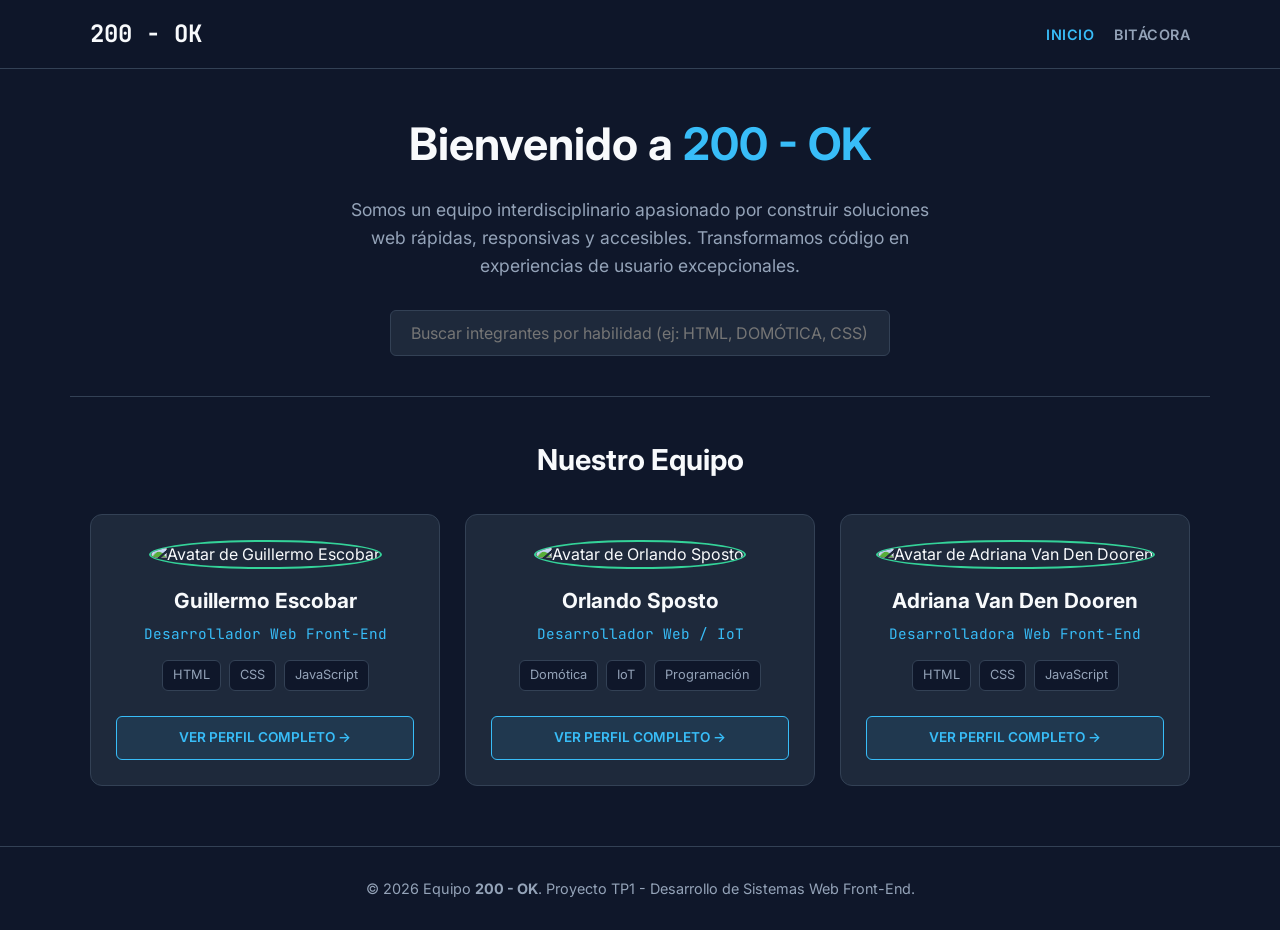
==== index.html @ 8c5d54c0 "Modificaciones en responsividad y otras." ====
<!DOCTYPE html>
<html lang="es">
<head>
  <meta charset="UTF-8">
  <meta name="viewport" content="width=device-width, initial-scale=1.0">
  <title>200 - OK | Equipo de Desarrollo Web</title>
  <link rel="stylesheet" href="css/styles.css">
  <!-- Preconnect y Google Fonts sugeridos -->
  <link rel="preconnect" href="https://fonts.googleapis.com">
  <link rel="preconnect" href="https://fonts.gstatic.com" crossorigin>
  <link href="https://fonts.googleapis.com/css2?family=Inter:wght@300;400;600&family=JetBrains+Mono:wght@400;700&display=swap" rel="stylesheet">
</head>
<body>

  <!-- Navegación Principal -->
  <header class="navbar">
    <div class="container nav-content">
      <div class="brand">
        <span class="tech-font brand-name">200 - OK</span>
      </div>
      <nav class="nav-links">
        <a href="index.html" class="active">Inicio</a>
        <a href="bitacora.html">Bitácora</a>
      </nav>
    </div>
  </header>

  <!-- Sección Hero -->
  <main>
    <section class="hero container">
      <h1>Bienvenido a <span class="highlight">200 - OK</span></h1>
      <p class="hero-subtitle">
        Somos un equipo interdisciplinario apasionado por construir soluciones web rápidas, responsivas y accesibles. 
        Transformamos código en experiencias de usuario excepcionales.
      </p>
      
      <!-- Buscador dinámico (JS - Fase 2) -->
      <div class="search-box">
        <input type="text" id="searchInput" placeholder="Buscar integrantes por habilidad (ej: HTML, DOMÓTICA, CSS)...">
      </div>
    </section>

    <!-- Listado del Equipo -->
    <section class="team-section container">
      <h2 class="section-title">Nuestro Equipo</h2>
      
      <div class="team-grid" id="teamGrid">
        
        <!-- Tarjeta: Guillermo -->
        <article class="team-card">
          <div class="card-image">
            <img src="https://ui-avatars.com/api/?name=Guillermo+Escobar&background=0284c7&color=fff" alt="Avatar de Guillermo Escobar">
          </div>
          <div class="card-info">
            <h3>Guillermo Escobar</h3>
            <p class="role tech-font">Desarrollador Web Front-End</p>
            <div class="skills" data-skills="html css javascript">
              <span class="skill-badge">HTML</span>
              <span class="skill-badge">CSS</span>
              <span class="skill-badge">JavaScript</span>
            </div>
          </div>
          <div class="card-footer">
            <a href="perfil-1.html" class="btn">Ver Perfil Completo &rarr;</a>
          </div>
        </article>

        <!-- Tarjeta: Orlando -->
        <article class="team-card">
          <div class="card-image">
            <img src="img/osposto/foto_perfil.webp" alt="Avatar de Orlando Sposto">
          </div>
          <div class="card-info">
            <h3>Orlando Sposto</h3>
            <p class="role tech-font">Desarrollador Web / IoT</p>
            <div class="skills" data-skills="domotica iot programacion instalaciones">
              <span class="skill-badge">Domótica</span>
              <span class="skill-badge">IoT</span>
              <span class="skill-badge">Programación</span>
            </div>
          </div>
          <div class="card-footer">
            <a href="perfil-2.html" class="btn">Ver Perfil Completo &rarr;</a>
          </div>
        </article>

        <!-- Tarjeta: Adriana -->
        <article class="team-card">
          <div class="card-image">
            <img src="https://ui-avatars.com/api/?name=Adriana+Van+Den+Dooren&background=8b5cf6&color=fff" alt="Avatar de Adriana Van Den Dooren">
          </div>
          <div class="card-info">
            <h3>Adriana Van Den Dooren</h3>
            <p class="role tech-font">Desarrolladora Web Front-End</p>
            <div class="skills" data-skills="html css javascript">
              <span class="skill-badge">HTML</span>
              <span class="skill-badge">CSS</span>
              <span class="skill-badge">JavaScript</span>
            </div>
          </div>
          <div class="card-footer">
            <a href="perfil-3.html" class="btn">Ver Perfil Completo &rarr;</a>
          </div>
        </article>

      </div>
    </section>
  </main>

  <footer class="site-footer">
    <div class="container">
      <p>&copy; 2026 Equipo <strong>200 - OK</strong>. Proyecto TP1 - Desarrollo de Sistemas Web Front-End.</p>
    </div>
  </footer>

  <script src="js/main.js"></script>
</body>
</html>
---- css/styles.css ----
/* ==============================================================
   VARIABLES GLOBALES Y TEMA
   ============================================================== */
:root {
  /* Paleta Dark Theme (Slate + Acentos) */
  --bg-dark: #0f172a;
  --bg-card: #1e293b;
  --border-color: #334155;
  
  --text-main: #f8fafc;
  --text-muted: #94a3b8;
  
  --accent-primary: #38bdf8; /* Sky Blue */
  --accent-hover: #0284c7;
  --accent-secondary: #34d399; /* Emerald */

  /* Tipografía */
  --font-base: 'Inter', system-ui, -apple-system, sans-serif;
  --font-tech: 'JetBrains Mono', monospace;

  /* Estilos estructurales */
  --radius-sm: 6px;
  --radius-md: 12px;
  --transition-speed: 0.3s;
}

/* ==============================================================
   RESET Y ESTILOS BASE (Mobile First)
   ============================================================== */
* {
  box-sizing: border-box;
  margin: 0;
  padding: 0;
}

body {
  font-family: var(--font-base);
  background-color: var(--bg-dark);
  color: var(--text-main);
  line-height: 1.6;
  -webkit-font-smoothing: antialiased;
}

a {
  color: var(--accent-primary);
  text-decoration: none;
  transition: color var(--transition-speed);
}

a:hover {
  color: var(--accent-secondary);
}

ul, ol {
  list-style-position: inside;
}

/* Utilidades tipográficas */
.tech-font {
  font-family: var(--font-tech);
}

.highlight {
  color: var(--accent-primary);
}

/* Contenedor principal adaptable */
.container {
  width: 100%;
  padding: 0 20px;
  margin: 0 auto;
}

/* ==============================================================
   BARRA DE NAVEGACIÓN (HEADER)
   ============================================================== */
.navbar {
  background-color: rgba(15, 23, 42, 0.9);
  backdrop-filter: blur(10px);
  border-bottom: 1px solid var(--border-color);
  position: sticky;
  top: 0;
  z-index: 100;
  padding: 15px 0;
}

.nav-content {
  display: flex;
  flex-direction: column;
  align-items: center;
  gap: 10px;
}

.brand-name {
  font-size: 1.5rem;
  font-weight: 700;
  color: var(--text-main);
}

.nav-links {
  display: flex;
  gap: 20px;
}

.nav-links a {
  color: var(--text-muted);
  font-weight: 600;
  text-transform: uppercase;
  font-size: 0.9rem;
  letter-spacing: 0.5px;
}

.nav-links a:hover,
.nav-links a.active {
  color: var(--accent-primary);
}

/* ==============================================================
   SECCIÓN HERO Y BUSCADOR
   ============================================================== */
.hero {
  text-align: center;
  padding: 40px 0;
  border-bottom: 1px solid var(--border-color);
  margin-bottom: 40px;
}

.hero h1 {
  font-size: 2.2rem;
  margin-bottom: 15px;
}

.hero-subtitle {
  color: var(--text-muted);
  font-size: 1.1rem;
  max-width: 600px;
  margin: 0 auto 30px auto;
}

.search-box {
  max-width: 500px;
  margin: 0 auto;
}

.search-box input {
  width: 100%;
  padding: 12px 20px;
  border-radius: var(--radius-sm);
  border: 1px solid var(--border-color);
  background-color: var(--bg-card);
  color: var(--text-main);
  font-family: var(--font-base);
  font-size: 1rem;
  outline: none;
  transition: border-color var(--transition-speed);
}

.search-box input:focus {
  border-color: var(--accent-primary);
}

/* ==============================================================
   TARJETAS DE EQUIPO (GRID)
   ============================================================== */
.team-section {
  margin-bottom: 60px;
}

.section-title {
  text-align: center;
  margin-bottom: 30px;
  font-size: 1.8rem;
}

.team-grid {
  display: grid;
  grid-template-columns: 1fr;
  gap: 25px;
}

.team-card {
  background-color: var(--bg-card);
  border: 1px solid var(--border-color);
  border-radius: var(--radius-md);
  padding: 25px;
  display: flex;
  flex-direction: column;
  align-items: center;
  text-align: center;
  transition: transform var(--transition-speed), box-shadow var(--transition-speed);
}

.team-card:hover {
  transform: translateY(-5px);
  box-shadow: 0 10px 20px rgba(0, 0, 0, 0.2);
  border-color: var(--accent-primary);
}

.card-image img {
  width: 100px;
  height: 100px;
  border-radius: 50%;
  object-fit: cover;
  border: 2px solid var(--accent-secondary);
  margin-bottom: 15px;
}

.card-info h3 {
  font-size: 1.3rem;
  margin-bottom: 5px;
}

.card-info .role {
  color: var(--accent-primary);
  font-size: 0.9rem;
  margin-bottom: 15px;
}

.skills {
  display: flex;
  flex-wrap: wrap;
  gap: 8px;
  justify-content: center;
  margin-bottom: 25px;
}

.skill-badge {
  background-color: var(--bg-dark);
  border: 1px solid var(--border-color);
  padding: 4px 10px;
  border-radius: var(--radius-sm);
  font-size: 0.8rem;
  color: var(--text-muted);
}

.card-footer {
  margin-top: auto;
  width: 100%;
}

.btn {
  display: block;
  width: 100%;
  padding: 10px;
  background-color: rgba(56, 189, 248, 0.1);
  border: 1px solid var(--accent-primary);
  border-radius: var(--radius-sm);
  text-align: center;
  text-transform: uppercase;
  font-size: 0.85rem;
  font-weight: 600;
  transition: all var(--transition-speed);
}

.btn:hover {
  background-color: var(--accent-primary);
  color: var(--bg-dark);
}

/* ==============================================================
   FOOTER
   ============================================================== */
.site-footer {
  text-align: center;
  padding: 30px 0;
  border-top: 1px solid var(--border-color);
  color: var(--text-muted);
  font-size: 0.9rem;
}

/* ==============================================================
   MEDIA QUERIES OBLIGATORIOS (BREAKPOINTS)
   ============================================================== */

/* 1. Mínimo 400px (Celulares grandes en adelante) */
@media (min-width: 400px) {
  .nav-content {
    flex-direction: row;
    justify-content: space-between;
  }
}

/* 2. Mínimo 900px (Tablets / Laptops pequeñas) */
@media (min-width: 900px) {
  .container {
    max-width: 860px;
  }
  
  .hero h1 {
    font-size: 2.8rem;
  }
}

/* Distribución del equipo exclusiva para Tablets (900px a 1199px) */
@media (min-width: 900px) and (max-width: 1199px) {
  .team-grid {
    grid-template-columns: repeat(2, 1fr);
  }

  .team-card:last-child {
    grid-column: 1 / -1;
    max-width: 420px;
    margin: 0 auto;
    width: 100%;
  }
}

/* 3. Mínimo 1200px (Escritorio) */
@media (min-width: 1200px) {
  .container {
    max-width: 1140px;
  }
  
  .team-grid {
    grid-template-columns: repeat(3, 1fr);
  }
}


/* ==============================================================
   ESTILOS DE LOS PERFILES INDIVIDUALES
   ============================================================== */
.profile-page {
  padding-bottom: 60px;
}

.btn-back {
  display: inline-block;
  color: var(--text-muted);
  font-weight: 600;
  padding: 8px 15px;
  border: 1px solid var(--border-color);
  border-radius: var(--radius-sm);
  background-color: var(--bg-card);
}

.btn-back:hover {
  color: var(--text-main);
  border-color: var(--accent-primary);
}

.profile-header {
  display: flex;
  align-items: center;
  gap: 30px;
  background-color: var(--bg-card);
  padding: 30px;
  border-radius: var(--radius-md);
  border: 1px solid var(--border-color);
  margin-bottom: 30px;
}

.profile-avatar {
  width: 120px;
  height: 120px;
  border-radius: 50%;
  object-fit: cover;
  border: 3px solid var(--accent-secondary);
}

.profile-basic-info h1 {
  font-size: 2rem;
  margin-bottom: 10px;
}

.profile-basic-info p {
  margin-bottom: 5px;
}

.profile-body {
  display: grid;
  grid-template-columns: 1fr;
  gap: 20px;
  margin-bottom: 30px;
}

.profile-card {
  background-color: var(--bg-card);
  padding: 25px;
  border-radius: var(--radius-md);
  border: 1px solid var(--border-color);
}

.skills-list, .favorites-list {
  color: var(--text-muted);
  line-height: 1.8;
  padding-left: 20px;
}

.movie-item, .music-item {
  cursor: pointer;
  transition: color var(--transition-speed);
}

.movie-item:hover, .music-item:hover {
  color: var(--accent-primary);
  text-decoration: underline;
}

.profile-interactive {
  background-color: var(--bg-card);
  padding: 25px;
  border-radius: var(--radius-md);
  border: 1px dashed var(--accent-primary);
}

/* ==============================================================
   MODAL INTERACTIVO (JS)
   ============================================================== */
.modal-hidden {
  display: none !important;
}

.modal-active {
  display: flex !important;
}

#movieModal {
  position: fixed;
  top: 0; left: 0; right: 0; bottom: 0;
  background-color: rgba(15, 23, 42, 0.85);
  backdrop-filter: blur(5px);
  z-index: 1000;
  display: flex;
  align-items: center;
  justify-content: center;
}

.modal-content {
  background-color: var(--bg-card);
  border: 1px solid var(--accent-primary);
  border-radius: var(--radius-md);
  padding: 30px;
  max-width: 600px;
  width: 90%;
  position: relative;
  box-shadow: 0 10px 30px rgba(0,0,0,0.5);
}

.close-btn {
  position: absolute;
  top: 15px;
  right: 20px;
  font-size: 1.5rem;
  color: var(--text-muted);
  cursor: pointer;
  transition: color var(--transition-speed);
}

.close-btn:hover {
  color: #ef4444; /* red */
}

/* Modal con imagen */
.modal-body {
  display: flex;
  align-items: flex-start;
  margin-top: 10px;
}

.modal-poster {
  width: 140px;
  height: 200px;
  object-fit: cover;
  border-radius: var(--radius-sm);
  border: 1px solid var(--border-color);
  margin-right: 20px;
  flex-shrink: 0;
}

/* Miniaturas en listas */
.list-thumbnail {
  width: 40px;
  height: 40px;
  object-fit: cover;
  border-radius: 4px;
  vertical-align: middle;
  margin-right: 10px;
}

/* Breakpoints para perfiles */
@media (min-width: 900px) {
  .profile-body {
    grid-template-columns: repeat(3, 1fr);
  }
}

@media (max-width: 500px) {
  .profile-header {
    flex-direction: column;
    text-align: center;
  }
  .modal-body {
    flex-direction: column;
    align-items: center;
    text-align: center;
  }
  .modal-poster {
    margin-right: 0;
    margin-bottom: 15px;
  }
}
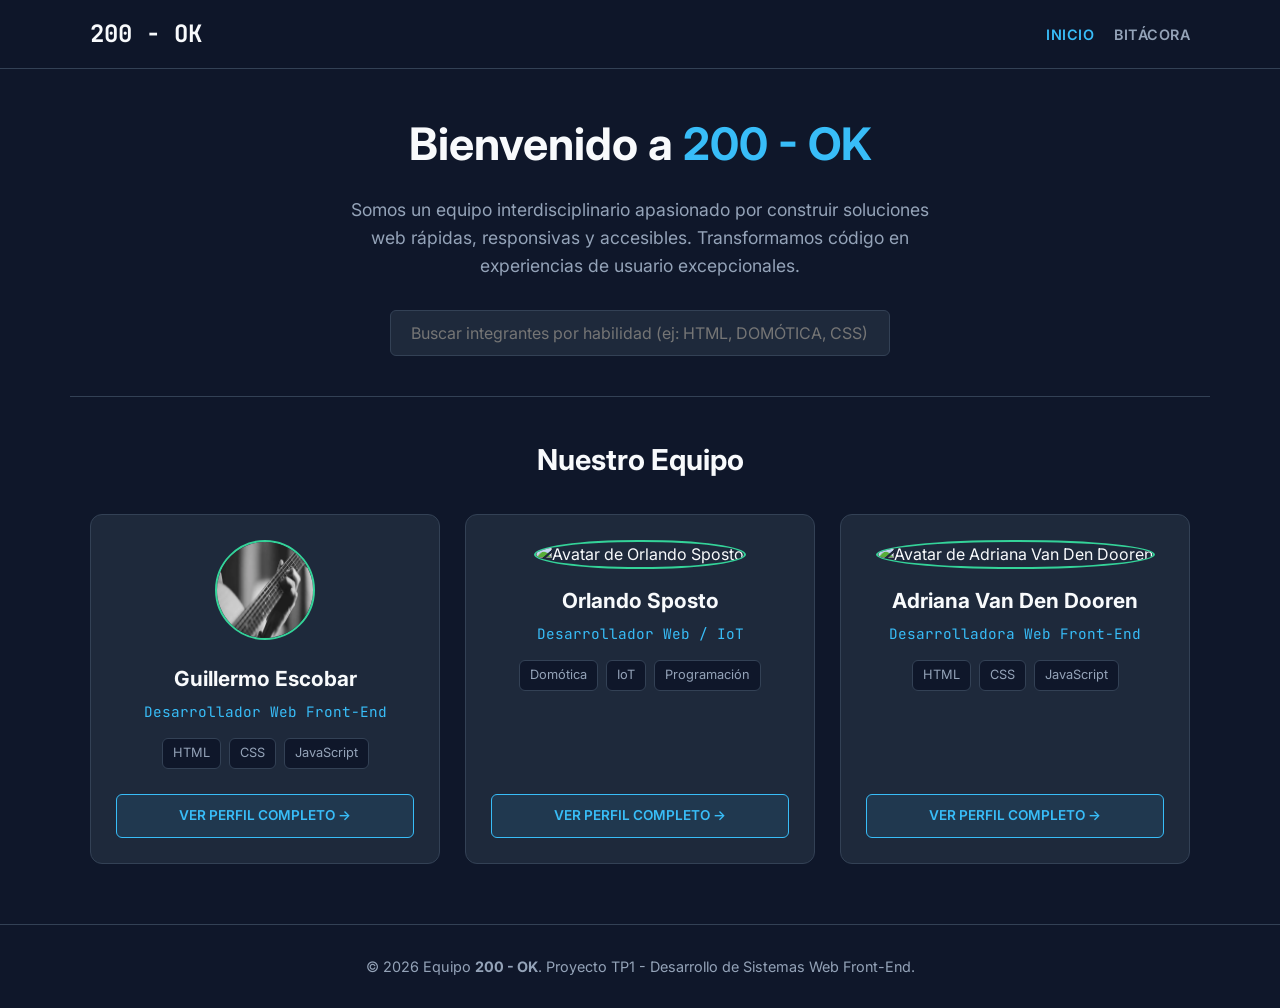
==== commit 26db37a3: "modificacion imagen" ====
--- a/index.html
+++ b/index.html
@@ -49,7 +49,7 @@
         <!-- Tarjeta: Guillermo -->
         <article class="team-card">
           <div class="card-image">
-            <img src="https://ui-avatars.com/api/?name=Guillermo+Escobar&background=0284c7&color=fff" alt="Avatar de Guillermo Escobar">
+            <img src="img/gescobar/foto_perfil.webp" alt="Avatar de Guillermo Escobar">
           </div>
           <div class="card-info">
             <h3>Guillermo Escobar</h3>
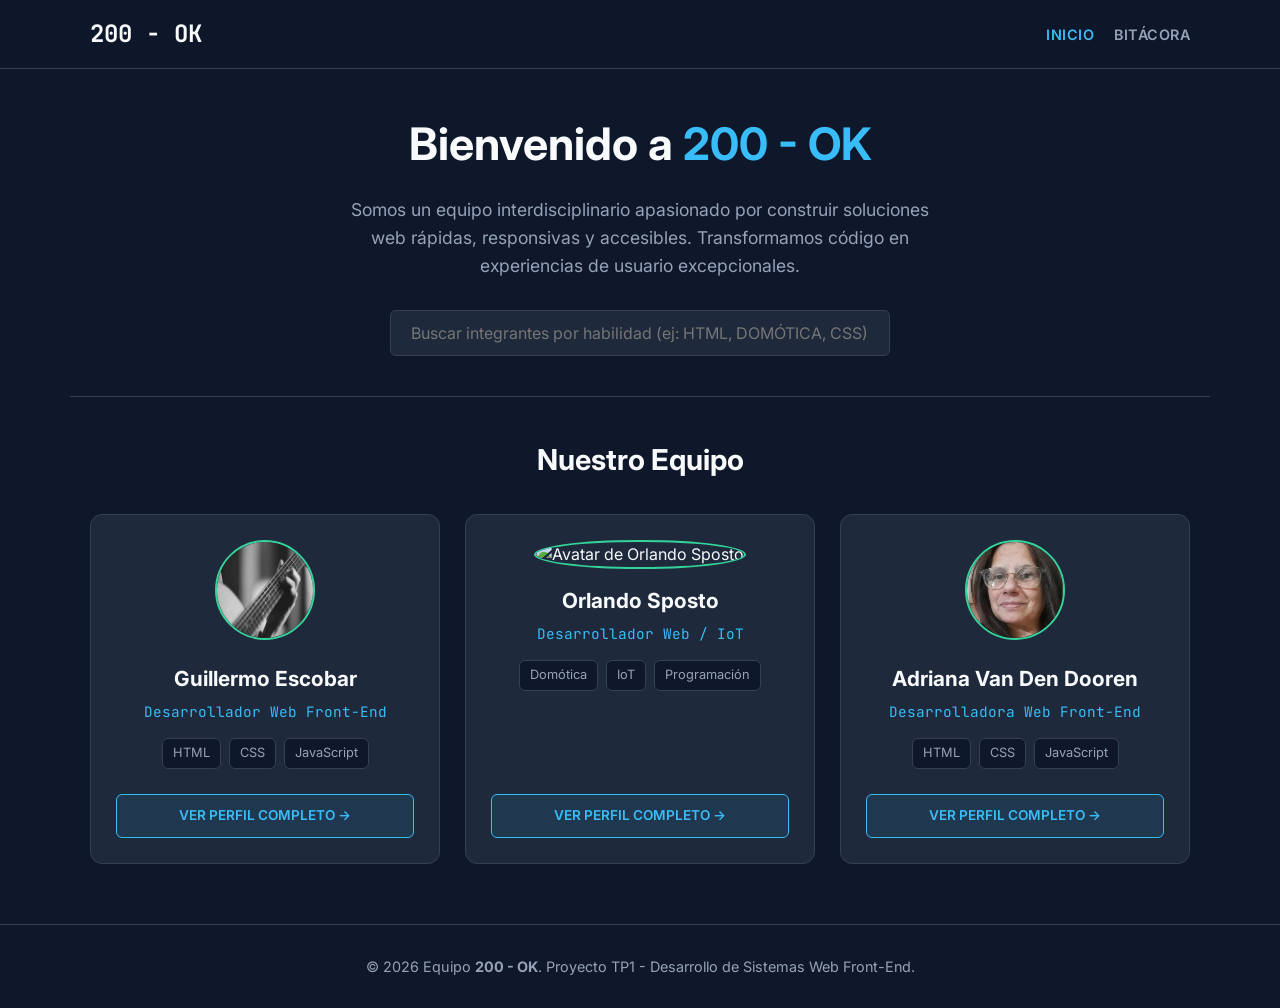
==== commit 1c2e9e3b: "Subida a index" ====
--- a/index.html
+++ b/index.html
@@ -87,7 +87,7 @@
         <!-- Tarjeta: Adriana -->
         <article class="team-card">
           <div class="card-image">
-            <img src="https://ui-avatars.com/api/?name=Adriana+Van+Den+Dooren&background=8b5cf6&color=fff" alt="Avatar de Adriana Van Den Dooren">
+            <img src="img/avdd/adri_foto.webp" alt="Avatar de Adriana Van Den Dooren">
           </div>
           <div class="card-info">
             <h3>Adriana Van Den Dooren</h3>
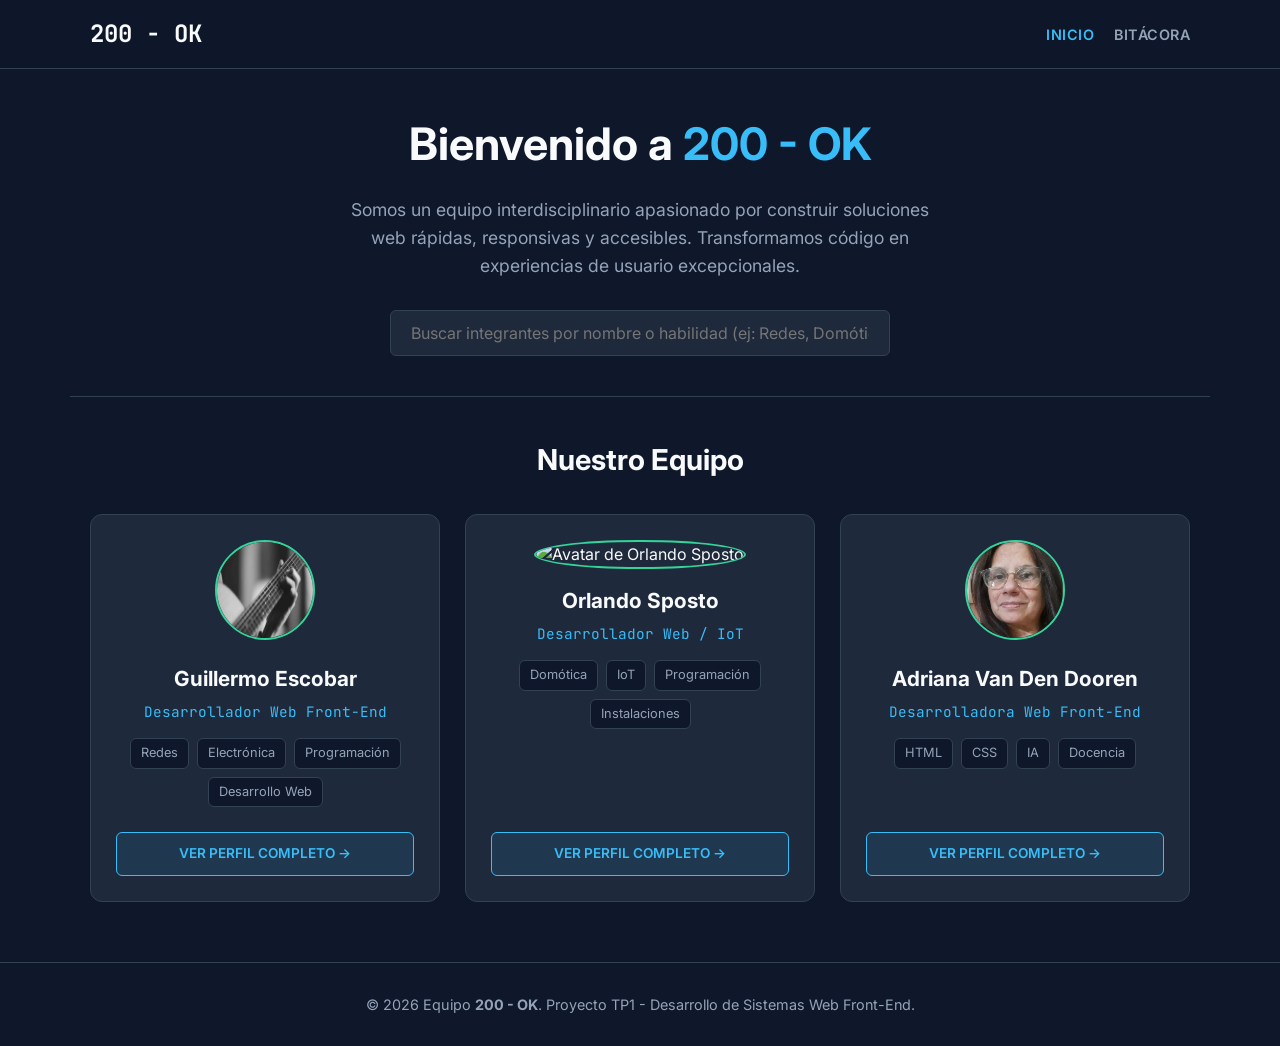
==== commit b65c82ce: "Correcciones finales." ====
--- a/index.html
+++ b/index.html
@@ -36,7 +36,7 @@
       
       <!-- Buscador dinámico (JS - Fase 2) -->
       <div class="search-box">
-        <input type="text" id="searchInput" placeholder="Buscar integrantes por habilidad (ej: HTML, DOMÓTICA, CSS)...">
+        <input type="text" id="searchInput" placeholder="Buscar integrantes por nombre o habilidad (ej: Redes, Domótica, IA, Docencia)...">
       </div>
     </section>
 
@@ -54,10 +54,11 @@
           <div class="card-info">
             <h3>Guillermo Escobar</h3>
             <p class="role tech-font">Desarrollador Web Front-End</p>
-            <div class="skills" data-skills="html css javascript">
-              <span class="skill-badge">HTML</span>
-              <span class="skill-badge">CSS</span>
-              <span class="skill-badge">JavaScript</span>
+            <div class="skills" data-skills="redes electronica programacion desarrollo web">
+              <span class="skill-badge">Redes</span>
+              <span class="skill-badge">Electrónica</span>
+              <span class="skill-badge">Programación</span>
+              <span class="skill-badge">Desarrollo Web</span>
             </div>
           </div>
           <div class="card-footer">
@@ -73,10 +74,11 @@
           <div class="card-info">
             <h3>Orlando Sposto</h3>
             <p class="role tech-font">Desarrollador Web / IoT</p>
-            <div class="skills" data-skills="domotica iot programacion instalaciones">
+            <div class="skills" data-skills="domotica iot programacion instalaciones especiales">
               <span class="skill-badge">Domótica</span>
               <span class="skill-badge">IoT</span>
               <span class="skill-badge">Programación</span>
+              <span class="skill-badge">Instalaciones</span>
             </div>
           </div>
           <div class="card-footer">
@@ -92,10 +94,11 @@
           <div class="card-info">
             <h3>Adriana Van Den Dooren</h3>
             <p class="role tech-font">Desarrolladora Web Front-End</p>
-            <div class="skills" data-skills="html css javascript">
+            <div class="skills" data-skills="html css inteligencia artificial ia docencia">
               <span class="skill-badge">HTML</span>
               <span class="skill-badge">CSS</span>
-              <span class="skill-badge">JavaScript</span>
+              <span class="skill-badge">IA</span>
+              <span class="skill-badge">Docencia</span>
             </div>
           </div>
           <div class="card-footer">
